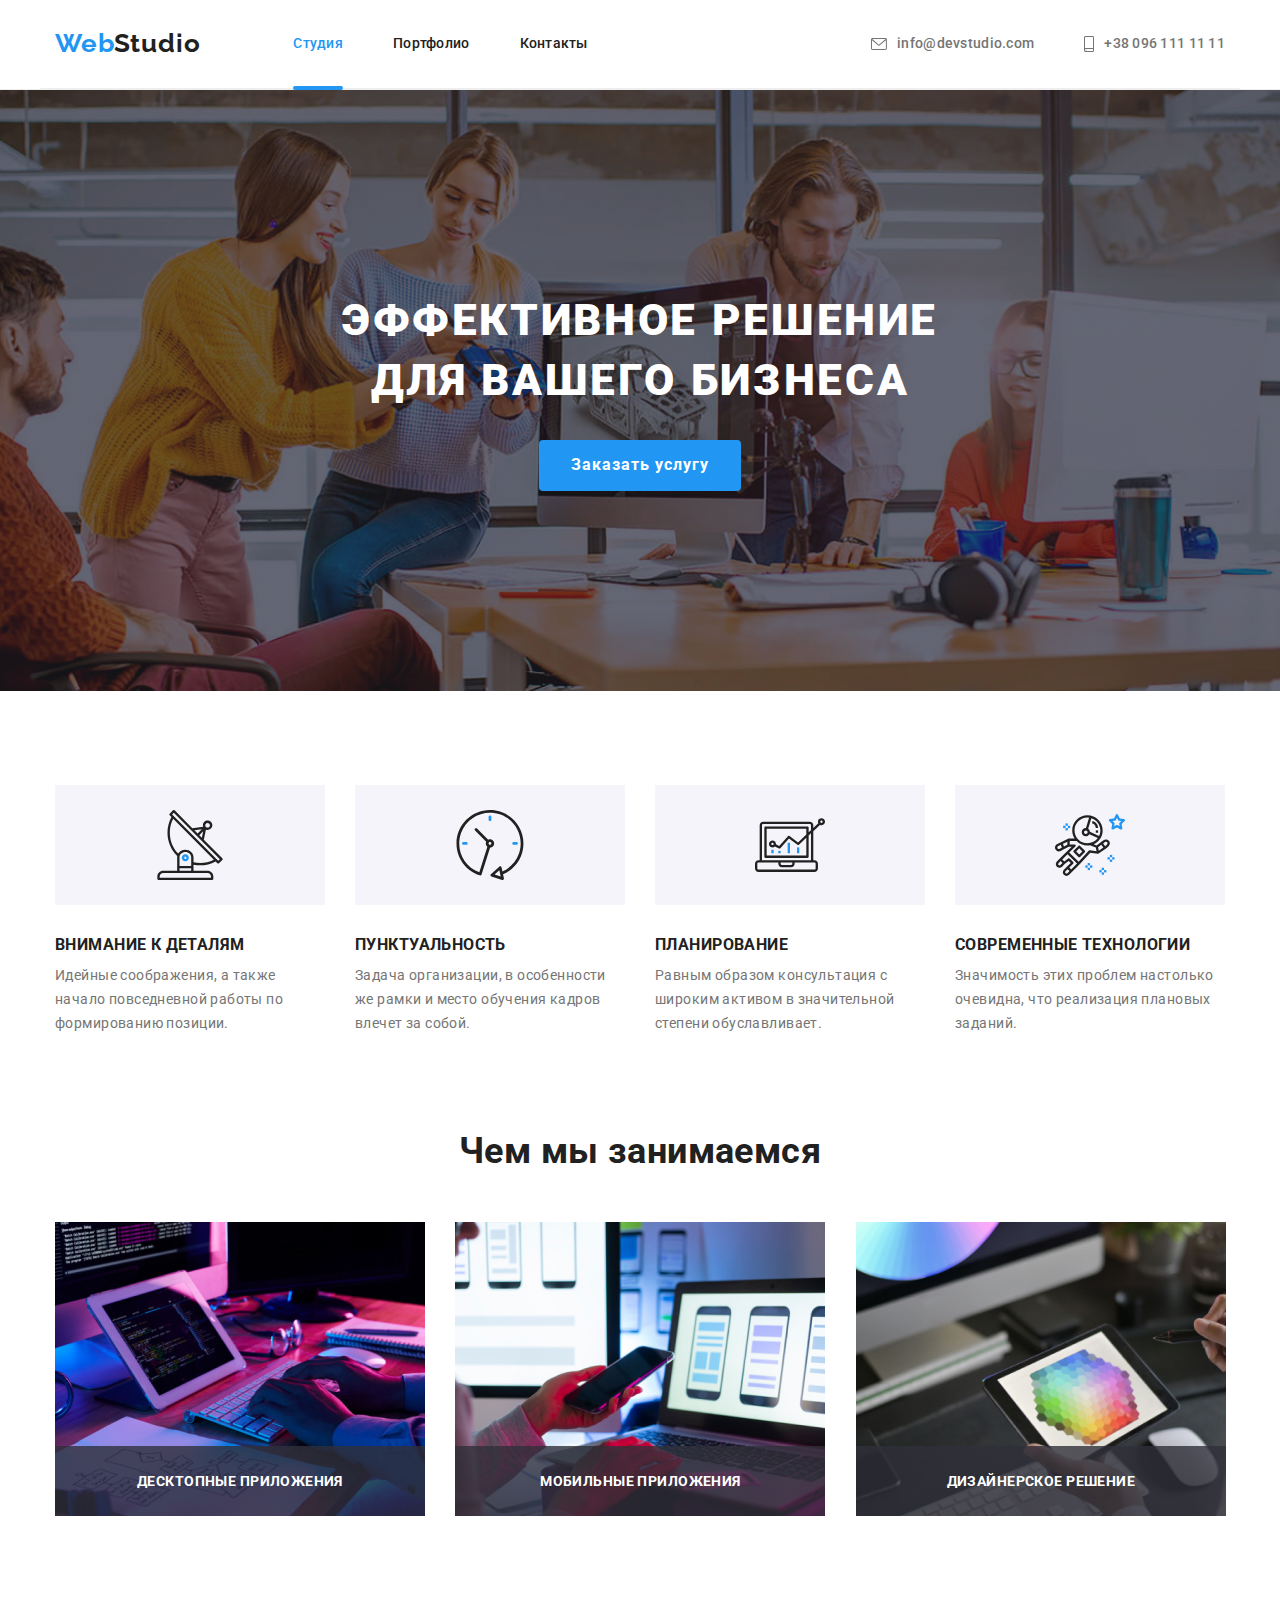
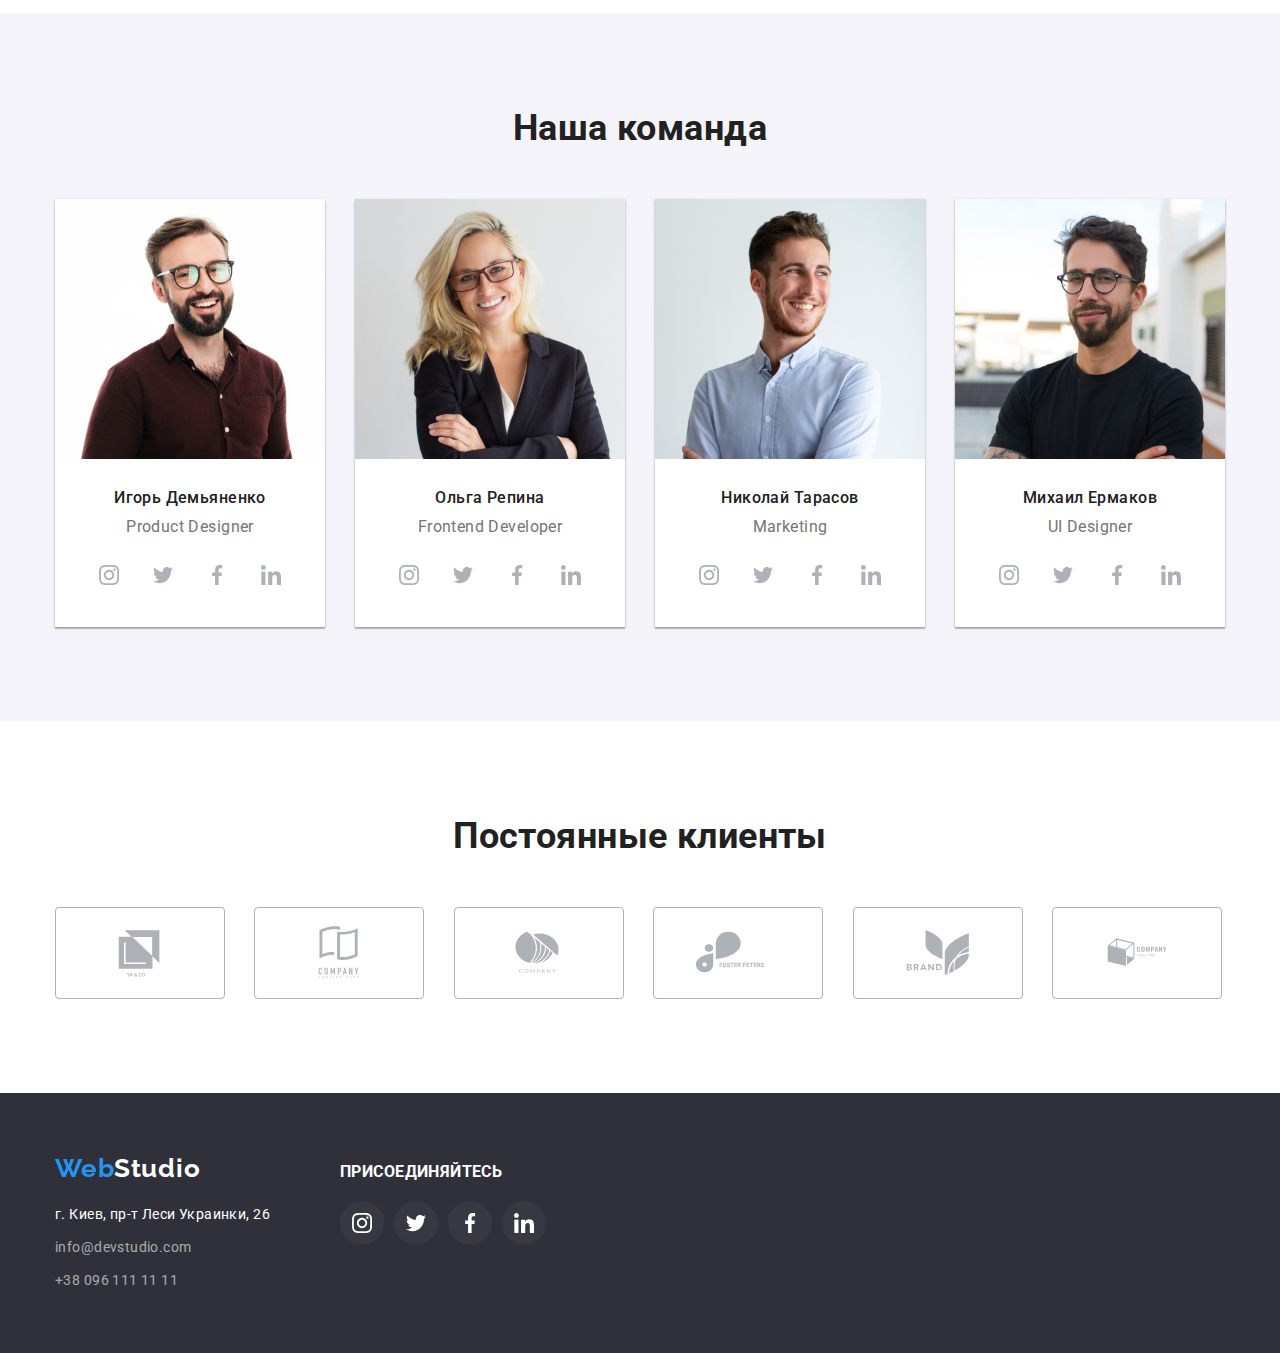
==== index.html @ 9aa8319e "клонувала все з попередньої роботи" ====
<!DOCTYPE html>
<html lang="ru">
    <head>
        <meta charset="UTF-8">
        <meta http-equiv="X-UA-Compatible" content="IE=edge">
        <meta name="viewport" content="width=device-width, initial-scale=1.0">
        <title>homework#5</title>
        <link href="https://fonts.googleapis.com/css2?family=Raleway:wght@700&family=Roboto:wght@400;500;700;900&display=swap"
            rel="stylesheet">
            <link rel="stylesheet" href="https://cdnjs.cloudflare.com/ajax/libs/modern-normalize/1.1.0/modern-normalize.min.css">
            <link rel="stylesheet" href="./css/style.css"/>
    </head>
    <body class="page">
      <!-- Шапка -->
      <header class="header"> 
          <div class="container header">
              <nav class="site-nav">
                  <a class="logo" href="">
                      <span class="logo-accent">Web</span>
                      <span class="logo-black">Studio</span>
                  </a>

                  <ul class="link-list">
                    <li><a id="studio" class="link" href="./index.html">Студия</a></li>
                    <li><a class="link" href="./portfolio.html">Портфолио</a></li>
                    <li><a class="link" href="./index.html">Контакты</a></li>
                </ul>
              </nav>
              <ul class="contact"> 
                  <li><a class="contact-link icon-envelope" href="mailto:info@devstudio.com">
                          <svg class="envelope">
                              <use href="./images/icons.svg#icon-envelope-icon"></use>
                          </svg>
                          info@devstudio.com 
                      </a>
                  </li>
                  <li><a class="contact-link icon-smartphone" href="tel:+380961111111">
                          <svg class="smartphone">
                              <use href="./images/icons.svg#icon-smartphone-icon"></use>
                          </svg>
                          +38 096 111 11 11
                      </a>
                  </li>
              </ul>
          </div>
      </header>
          <!-- Унікальний контент -->
        <main>
            <!-- Герой -->
            <section class="hero">
                <div class="container">
                  <h1 class="hero-title">ЭФФЕКТИВНОЕ РЕШЕНИЕ ДЛЯ ВАШЕГО БИЗНЕСА</h1>
        
                  <button class="button" type="button" data-modal-open>
                    Заказать услугу
                  </button>
                </div>
              </section>
                
                <!-- Футерс -->
                <section class="section features">
                    <div class="container">
                      <h2 class="section-title hidden">Преимущества</h2>
                      <ul class="features-list">
                        <li>
                          <div class="features-icons">
                            <svg width="70px" height="70px">
                              <use href="./images/icons.svg#icon-antenna-icon"></use>
                            </svg>
                          </div>
                          <h3 class="title">ВНИМАНИЕ К ДЕТАЛЯМ</h3>
                          <p>
                            Идейные соображения, а также начало повседневной работы по
                            формированию позиции.
                          </p>
                        </li>
                        <li>
                          <div class="features-icons">
                            <svg width="70px" height="70px">
                              <use href="./images/icons.svg#icon-clock-icon"></use>
                            </svg>
                          </div>
                          <h3 class="title">ПУНКТУАЛЬНОСТЬ</h3>
                          <p>
                            Задача организации, в особенности же рамки и место обучения
                            кадров влечет за собой.
                          </p>
                        </li>
                        <li>
                          <div class="features-icons">
                            <svg width="70px" height="70px">
                              <use href="./images/icons.svg#icon-diagram-icon"></use>
                            </svg>
                          </div>
                          <h3 class="title">ПЛАНИРОВАНИЕ</h3>
                          <p>
                            Равным образом консультация с широким активом в значительной
                            степени обуславливает.
                          </p>
                        </li>
                        <li>
                          <div class="features-icons">
                            <svg width="70px" height="70px">
                              <use href="./images/icons.svg#icon-astronaut-icon"></use>
                            </svg>
                          </div>
                          <h3 class="title">СОВРЕМЕННЫЕ ТЕХНОЛОГИИ</h3>
                          <p>
                            Значимость этих проблем настолько очевидна, что реализация
                            плановых заданий.
                          </p>
                        </li>
                      </ul>
                    </div>
                </section>
            
            <!-- Робота  -->
            
            <section class="section work">
                <div class="container">
                <h2 class="section-title">Чем мы занимаемся</h2>

                
                    <ul class="work-list">
                        <li>
                          <div class="work-box">
                            <img src="./images/box1.jpg" alt="Пише код" width="370">
                            <p class="work-text">ДЕСКТОПНЫЕ ПРИЛОЖЕНИЯ</p>
                          </div>
                        </li>
                        <li>
                          <div class="work-box">
                            <img src="./images/img2.jpg" alt="Сворює інтерфейс" width="370">
                            <p class="work-text">МОБИЛЬНЫЕ ПРИЛОЖЕНИЯ</p>
                          </div>
                        </li>
                        <li>
                          <div class="work-box">
                            <img src="./images/box3.jpg" alt="підбирає колір" width="370">
                            <p class="work-text">ДИЗАЙНЕРСКОЕ РЕШЕНИЕ</p>
                          </div>
                        </li>
                    </ul>
                </div>
            </section>
              <!-- Staff -->
            
            <section class="section-staff">
                <div class="container">
                <h2 class="section-title">Наша команда</h2>
                <ul class="staff-name">
                    <li class="staff-persons">
                                <img src="./images/team1.jpg" alt="Фото працівника" width="270">
                                <div class="staff-box">
                                    <h3 class="name">Игорь Демьяненко</h3>
                                    <p class="position">Product Designer</p>
                                    <ul class="social-team">
                                        <li><a class="person-link" href="">
                                                <svg class="instagram" width="20px" height="20px">
                                                    <use href="./images/icons.svg#icon-instagram-icon"></use>
                                                </svg>
                                            </a>
                                        </li>
                                        <li><a class="person-link" href="">
                                                <svg class="twitter" width="20px" height="20px">
                                                    <use href="./images/icons.svg#icon-twitter-icon"></use>
                                                </svg>
                                            </a>
                                        </li>
                                        <li><a class="person-link" href="">
                                                <svg class="facebook" width="20px" height="20px">
                                                    <use href="./images/icons.svg#icon-facebook-icon"></use>
                                                </svg>
                                            </a>
                                        </li>
                                        <li><a class="person-link" href="">
                                                <svg class="linkedin" width="20px" height="20px">
                                                    <use href="./images/icons.svg#icon-linkedin-icon"></use>
                                                </svg>
                                            </a>
                                        </li>
                                    </ul>
                                </div>
                            </li>
                        <li class="staff-persons">
                            <img src="./images/team2.jpg" alt="Фото працівника" width="270">
                            <div class="staff-box">
                              <h3 class="name">Ольга Репина</h3>
                              <p class="position">Frontend Developer</p>
                              <ul class="social-team">
                                <li>
                                  <a class="person-link" href="">
                                    <svg class="instagram" width="20px" height="20px">
                                      <use href="./images/icons.svg#icon-instagram-icon"></use>
                                    </svg>
                                  </a>
                                </li>
                                <li>
                                  <a class="person-link" href="">
                                    <svg class="twitter" width="20px" height="20px">
                                      <use href="./images/icons.svg#icon-twitter-icon"></use>
                                    </svg>
                                  </a>
                                </li>
                                <li>
                                  <a class="person-link" href="">
                                    <svg class="facebook" width="20px" height="20px">
                                      <use href="./images/icons.svg#icon-facebook-icon"></use>
                                    </svg>
                                  </a>
                                </li>
                                <li>
                                  <a class="person-link" href="">
                                    <svg class="linkedin" width="20px" height="20px">
                                      <use href="./images/icons.svg#icon-linkedin-icon"></use>
                                    </svg>
                                  </a>
                                </li>
                              </ul>
                            </div>
                          </li>
                          <li class="staff-persons">
                            <img src="./images/team3.jpg" alt="Фото працівника" width="270">
                    
                            <div class="staff-box">
                              <h3 class="name">Николай Тарасов</h3>
                              <p class="position">Marketing</p>
                              <ul class="social-team">
                                <li>
                                  <a class="person-link" href="">
                                    <svg class="instagram" width="20px" height="20px">
                                      <use href="./images/icons.svg#icon-instagram-icon"></use>
                                    </svg>
                                  </a>
                                </li>
                                <li>
                                  <a class="person-link" href="">
                                    <svg class="twitter" width="20px" height="20px">
                                      <use href="./images/icons.svg#icon-twitter-icon"></use>
                                    </svg>
                                  </a>
                                </li>
                                <li>
                                  <a class="person-link" href="">
                                    <svg class="facebook" width="20px" height="20px">
                                      <use href="./images/icons.svg#icon-facebook-icon"></use>
                                    </svg>
                                  </a>
                                </li>
                                <li>
                                  <a class="person-link" href="">
                                    <svg class="linkedin" width="20px" height="20px">
                                      <use href="./images/icons.svg#icon-linkedin-icon"></use>
                                    </svg>
                                  </a>
                                </li>
                              </ul>
                            </div>
                          </li>
                          <li class="staff-persons">
                            <img src="./images/team4.jpg" alt="Фото працівника" width="270">
                        
                            <div class="staff-box">
                              <h3 class="name">Михаил Ермаков</h3>
                              <p class="position">UI Designer</p>
                              <ul class="social-team">
                                <li>
                                  <a class="person-link" href="">
                                    <svg class="instagram" width="20px" height="20px">
                                      <use href="./images/icons.svg#icon-instagram-icon"></use>
                                    </svg>
                                  </a>
                                </li>
                                <li>
                                  <a class="person-link" href="">
                                    <svg class="twitter" width="20px" height="20px">
                                      <use href="./images/icons.svg#icon-twitter-icon"></use>
                                    </svg>
                                  </a>
                                </li>
                                <li>
                                  <a class="person-link" href="">
                                    <svg class="facebook" width="20px" height="20px">
                                      <use href="./images/icons.svg#icon-facebook-icon"></use>
                                    </svg>
                                  </a>
                                </li>
                                <li>
                                  <a class="person-link" href="">
                                    <svg class="linkedin" width="20px" height="20px">
                                      <use href="./images/icons.svg#icon-linkedin-icon"></use>
                                    </svg>
                                  </a>
                                </li>
                              </ul>
                            </div>
                          </li>
                        </ul>
                      </div>
                    </section>
              <!-- Постійні клієнти -->
    <section class="section clients">
    <div class="container">
      <h2 class="section-title">Постоянные клиенты</h2>
      <ul class="clients-icons">
        <li>
          <a class="client-link" href="" rel="noopener noreferrer">
            <svg class="logo" width="106px" height="60px">
              <use href="./images/icons.svg#icon-Logo-client1"></use>
            </svg>
          </a>
        </li>
        <li>
          <a class="client-link" href="" rel="noopener noreferrer">
            <svg class="logo" width="106px" height="60px">
              <use href="./images/icons.svg#icon-Logo-client2"></use>
            </svg>
          </a>
        </li>
        <li>
          <a class="client-link" href="" rel="noopener noreferrer">
            <svg class="logo" width="106px" height="60px">
              <use href="./images/icons.svg#icon-Logo-client3"></use>
            </svg>
          </a>
        </li>
        <li>
          <a class="client-link" href="" rel="noopener noreferrer">
            <svg class="logo" width="106px" height="60px">
              <use href="./images/icons.svg#icon-Logo-client4"></use>
            </svg>
          </a>
        </li>
        <li>
          <a class="client-link" href="" rel="noopener noreferrer">
            <svg class="logo" width="106px" height="60px">
              <use href="./images/icons.svg#icon-Logo-client5"></use>
            </svg>
          </a>
        </li>
        <li>
          <a class="client-link" href="" rel="noopener noreferrer">
            <svg class="logo" width="106px" height="60px">
              <use href="./images/icons.svg#icon-Logo-client6"></use>
            </svg>
          </a>
        </li>
      </ul>
    </div>
  </section>
</main>
        <!-- Підвал -->
        <footer class="page-footer">
            <div class="container footer">
                <div class="address-footer">
                    <a class="logo-footer" href="">
                        <span class="logo-accent">Web</span>
                        <span class="logo-white">Studio</span>
                    </a>
                    
                    <address>
                        <ul class="adress-list">
                            <li><a  class="text-info" href="" rel="noopener noreferrer" target="_blank">г. Киев, пр-т Леси Украинки, 26</a></li>
                            <li>
                                <a class="info" href="mailto:info@devstudio.com">info@devstudio.com</a>
                            </li>
                            <li>
                                <a class="info" href="tel:+380961111111">+38 096 111 11 11</a>
                            </li>
                        </ul>
                    </address>
                </div>

                <div class="social-footer">
                    <h3 class="title">ПРИСОЕДИНЯЙТЕСЬ</h3>
                    <ul class="social-links">
                        <li><a class="link-icon" href="">
                                <svg class="instagram-footer" width="20px" height="20px">
                                    <use href="./images/icons.svg#icon-instagram-icon"></use>
                                </svg>
                            </a></li>
                        <li><a class="link-icon" href="">
                                <svg class="twitter-footer" width="20px" height="20px">
                                    <use href="./images/icons.svg#icon-twitter-icon"></use>
                                </svg>
                            </a>
                        </li>
                        <li><a class="link-icon" href="">
                                <svg class="facebook-footer" width="20px" height="20px">
                                    <use href="./images/icons.svg#icon-facebook-icon"></use>
                                </svg>
                            </a>
                        </li>
                        <li><a class="link-icon" href="">
                                <svg class="linkedin-footer" width="20px" height="20px">
                                    <use href="./images/icons.svg#icon-linkedin-icon"></use>
                                </svg>
                            </a>
                        </li>
                    </ul>
                </div>

            </div>
        </footer>
                  <!-- Modal window -->
                  <div class="backdrop is-hidden" data-modal>
                <div class="modal">
                    <button class="button-close" data-modal-close>
                        <svg width="30px" height="30px">
                            <use href="./images/icons.svg#icon-close"></use>
                        </svg>
                    </button>
                </div>
            </div>
            <script src="./js/modal.js"></script>
        </body>
    </html>
    </body>
</html>
---- css/style.css ----
/* основной цвет background: #212121; --title-text-color */

/* неактивные контакты, абзац и вторичный  background: #757575; --primari-text-color */

/* основной фон страницы background: #FFFFFF; --primari-white-color */

/* акцент background: #2196F3;--accent-color */
/* ховер героя backgraund: #188CE8; --hover-button */

/* фон шапки bgrcolor: #ececec; --header-bgrcolor */
/* фон героя и футер background: #2F303A; --hero-bgrcolor */
/* фон команда background: #F5F4FA; --staff-bdrcolor */

/* контакты в футере background: #FFFFFF99;   rgba(0, 0, 0, 0.6); --contact-footer */
/* bg-icon-footer: #ffffff0a; rgba(255, 255, 255, 0.1); --bg-icon-footer */
/* Border: #eeeeee; --border-box */
/* Bg-icon: #afb1b8; --bg-icon */
:root {
  --title-text-color: #212121;
  --primari-text-color: #757575;
  --primari-white-color: #ffffff;
  --accent-color: #2196f3;
  --header-bgrcolor: #ececec;
  --hero-bgrcolor: #2f303a;
  --staff-bdrcolor: #f5f4fa;
  --contact-footer: #ffffff99;
  --bg-icon-footer: #ffffff0a;
  --hover-button: #188ce8;
  --border-box: #eeeeee;
  --bg-icon: #afb1b8;
  --bg-overflay: #2196f3e5;
  --timing-function: cubic-bezier(0.4, 0, 0.2, 1);
  --accent-color-icon: #ffffff; /*Цвет акцента соц сетей */
  /*--- Переменные анимации---*/
  --transition-duration: 250ms;
  --transition-timing-function: cubic-bezier(0.4, 0, 0.2, 1);
}

.page {
  background-color: var(--primari-white-color);
  color: var(--primari-text-color);

  font-family: Roboto, sans-serif;
  font-weight: 400;
  font-size: 14px;
  line-height: 1.17;
  letter-spacing: 0.03em;
}

ul {
  list-style: none;
  padding-left: 0px;
  margin-top: 0px;
  margin-bottom: 0px;
}
p {
  margin-top: 0px;
  margin-bottom: 0px;
}
img {
  display: block;
}

/* Header */
.header {
  border-bottom: 1px solid var(--border-box);
}
.container {
  width: 1200px;
  padding-left: 15px;
  padding-right: 15px;
  margin-left: auto;
  margin-right: auto;
}
/* Site-nav */
.logo-accent {
  margin-right: -4px;
  color: var(--accent-color);
}
.logo-black {
  color: var(--title-text-color);
}
.logo-white {
  color: var(--primari-white-color);
}

.logo-accent,
.logo-black,
.logo-white {
  font-family: Raleway, sans-serif;
  font-weight: 700;
  font-size: 26px;
  line-height: 1.17;
  letter-spacing: 0.03em;
}
.logo {
  display: inline-block;
}
.container.header {
  display: flex;
  align-items: center;
}
.site-nav {
  display: flex;
  align-items: center;
}
.link-list,
.contact {
  display: flex;
  margin: 0px;
  padding: 0px;
}
.link-list {
  margin-left: 93px;
}
.link-list .link,
.contact .contact-link {
  display: inline-flex;
  padding-top: 32px;
  padding-bottom: 32px;
}
/* / .site-nav .link { 
  color: var(--title-text-color);
}

.site-nav .link:hover,
.site-nav .link:focus {
  color: var(--accent-color);
}   */
.link-list .link {
  color: var(--title-text-color);

  transition: color 250ms var(--timing-function);
}
.link-list li + li {
  margin-left: 50px;
}
.link-list .link:hover,
.link-list .link:focus {
  color: var(--accent-color);
}
.link {
  position: relative;
}
.link::after {
  content: "";

  position: absolute;
  left: 0px;
  bottom: -2px;
  border-radius: 2px;
  display: block;
  width: 100%;
  height: 4px;
  background-color: var(--accent-color);
  opacity: 0;
}

#studio {
  color: var(--accent-color);
}
#studio::after {
  opacity: 1;
}
#portfolio {
  color: var(--accent-color);
}
#portfolio::after {
  opacity: 1;
}

/* Contact */

.site-nav,
.contact {
  font-weight: 500;
  font-size: 14px;
  line-height: 1.7;
  letter-spacing: 0.02em;
}
.contact-link {
  display: inline-flex;
  align-items: center;
  color: var(--primari-text-color);
  transition-property: fill, color;
    transition-duration: var(--transition-duration);
    transition-timing-function: var(--transition-timing-function);
}
.contact li + li {
  margin-left: 50px;
}
.contact {
  margin-left: auto;
}
.contact .contact-link:hover,
.contact .contact-link:focus {
  color: var(--accent-color);
}

.envelope {
  width: 16px;
  height: 12px;
  margin-right: 10px;
  fill: var(--primari-text-color);
  transition-property: fill;
  transition-duration: var(--transition-duration);
  transition-timing-function: var(--transition-timing-function);
}
.icon-envelope:hover .envelope,
.icon-envelope:focus .envelope {
  fill: var(--accent-color);
}

.smartphone {
  width: 10px;
  height: 16px;
  margin-right: 10px;
  fill: var(--primari-text-color);
  transition-property: fill;
  transition-duration: var(--transition-duration);
  transition-timing-function: var(--transition-timing-function);
}
.icon-smartphone:hover .smartphone,
.icon-smartphone:focus .smartphone {
  fill: var(--accent-color);
}
a {
  text-decoration: none;
}

/* Hero */
.hero {
  padding-top: 200px;
  padding-bottom: 200px;
  text-align: center;
  margin-left: auto;
  margin-right: auto;
  max-width: 1600px;
  background-image: linear-gradient(
      to right,
      rgba(47, 48, 58, 0.4),
      rgba(47, 48, 58, 0.4)
    ),
    url(../images/hero-icon.jpg);
  background-color: var(--hero-bgrcolor);
  background-position: center;
  background-size: cover;
  background-repeat: no-repeat;
}

.hero-title {
  color: var(--primari-white-color);
  font-weight: 900;
  font-size: 44px;
  line-height: 1.37;
  letter-spacing: 0.06em;
  width: 696px;
  margin: 0px auto 30px auto;
}

/* Section */
.work-list {
  padding-left: 0px;
}

h2 {
  font-weight: 700;
  font-size: 36px;
  text-align: center;
}

/* Features */
.section.features,
.section-project {
  padding-top: 94px;
  padding-bottom: 94px;
  
}
.section-title {
  color: var(--title-text-color);
  margin-top: 0px;
  margin-bottom: 50px;
  text-align: center;
}
.section-title.hidden {
  position: absolute;
  width: 1px;
  height: 1px;
  margin: -1px;
  border: 0;
  padding: 0;
  white-space: nowrap;
  clip-path: inset(100%);
  clip: rect(0 0 0 0);
  overflow: hidden;
}
.features-list {
  display: flex;
  margin-top: 0px;
}
.features-list li {
  width: 270px;
}
.features-list li:not(:nth-last-child(1)) {
  margin-right: 30px;
}
.features-list .title {
  color: var(--title-text-color);
  font-weight: 700;
  margin-top: 0px;
  margin-bottom: 10px;
}
.features-list p {
  line-height: 1.71;
}

.features-icons {
  display: inline-flex;
  justify-content: center;
  align-items: center;
  width: 270px;
  height: 120px;
  margin-bottom: 30px;
  border: none;
  background-color: var(--staff-bdrcolor);
}

/* Work */
.section.work {
  padding-bottom: 94px;
}
.work-list li {
  display: inline-block;
  margin-right: -3px;
}
.work-list li + li {
  margin-left: 30px;
}
.work-box {
    position: relative;
  }
  .work-text {
    position: absolute;
    bottom: 0;
    display: flex;
    justify-content: center;
    align-items: center;
    width: 100%;
    height: 70px;
  
    font-weight: 700;
    color: var(--primari-white-color);
    background: #2f303acc;
  }

/* Staff */
.section-staff {
  padding-top: 94px;
  padding-bottom: 94px;
  background-color: var(--staff-bdrcolor);
}
.staff-name {
  display: flex;
  padding-left: 0px;
  margin-top: 0px;
  margin-bottom: 0px;
  
}
.staff-persons {
  background-color: var(--primari-white-color);
  box-shadow: 0px 1px 3px #00000033, 0px 1px 1px #00000024,
    0px 2px 1px #0000001f;
}
.staff-persons:not(:first-child) {
  margin-left: 30px;
}
.staff-box {
  padding: 30px 32px;
}
.staff-box .name {
  color: var(--title-text-color);
  font-weight: 500;
  font-size: 16px;
  margin-top: 0px;
  margin-bottom: 10px;
  text-align: center;
}
.staff-name .position {
  font-size: 16px;
  text-align: center;
  margin-bottom: 16px;
}

.social-team {
  display: inline-flex;
  justify-content: center;
}
.social-team li + li {
  margin-left: 10px;
}
.person-link {
  display: inline-flex;
  justify-content: center;
  align-items: center;
  width: 44px;
  height: 44px;
  background-color: var(--primari-white-color);
  border-radius: 50%;
  fill: var(--bg-icon);
    transition-property: background-color, fill;
    transition-duration: var(--transition-duration);
    transition-timing-function: var(--transition-timing-function); 
}
.person-link:hover,
.person-link:focus {
  background-color: var(--accent-color);
}

.instagram,
.twitter,
.facebook,
.linkedin {
  fill: var(--bg-icon);
}
.person-link:hover .instagram,
.person-link:focus .instagram,
.person-link:hover .twitter,
.person-link:focus .twitter,
.person-link:hover .facebook,
.person-link:focus .facebook,
.person-link:hover .linkedin,
.person-link:focus .linkedin,
.person-link:focus .icon-linkedin-icon {
  fill: var(--primari-white-color);
}

/* Clients */
.section.clients {
  padding: 94px 0px;
}
.clients-icons li + li {
  margin-left: 30px;
}
.clients-icons li {
  display: inline-flex;
}
.client-link {
  display: flex;
  justify-content: center;
  align-items: center;
  width: 170px;
  height: 92px;
  border: 1px solid var(--bg-icon);
  margin-right: -4px;
  border-radius: 4px;
  fill: var(--bg-icon);
    transition-property: border-color, fill;
    transition-duration: var(--transition-duration);
    transition-timing-function: var(--transition-timing-function);
}
/* .clients-icons:hover .client-link.one,
.clients-icons:focus .client-link.one {
  border: 1px solid var(--accent-color);
} */
.client-link:hover,
.client-link:focus {
  border: 1px solid var(--accent-color);
}
.logo {
  fill: var(--bg-icon);
}
.client-link:hover .logo,
.client-link:focus .logo {
  fill: var(--accent-color);
}

/* Footer */

.page-footer {
  padding-top: 60px;
  padding-bottom: 60px;

  background-color: var(--hero-bgrcolor);
}
.container.footer {
  display: flex;
  align-items: baseline;
}
.logo-footer {
  display: block;
  margin-bottom: 20px;
}
.adress-list {
  padding-left: 0px;
}
.adress-list li + li {
  margin-top: 9px;
}
.adress-list .text-info {
  color: var(--primari-white-color);
  font-style: normal;
  line-height: 1.71;
}
.adress-list .info {
  color: var(--contact-footer);
  font-style: normal;
  line-height: 1.71;
}
.adress-list .info:hover,
.adress-list .info:focus {
  color: var(--accent-color);
}

.social-footer .title {
  color: var(--primari-white-color);
  font-weight: 700;
  margin-top: 0px;
  margin-bottom: 20px;
}
.social-footer {
  margin-left: 70px;
}
.social-links {
  display: inline-flex;
  justify-content: center;
}
.social-links li + li {
  margin-left: 10px;
}
.link-icon {
  display: inline-flex;
  justify-content: center;
  align-items: center;
  width: 44px;
  height: 44px;
  background-color: var(--bg-icon-footer);
  border-radius: 50%;
    fill: var(--accent-color-icon);
  transition-property: background-color;
  transition-duration: var(--transition-duration);
  transition-timing-function: var(--transition-timing-function); 
}

.instagram-footer,
.twitter-footer,
.facebook-footer,
.linkedin-footer {
  fill: var(--primari-white-color);
}

.link-icon:hover,
.link-icon:focus {
  background-color: var(--accent-color);
}
/* .social-links:focus .footer-icons {
  background-color: var(--accent-color);
} */
/* Button */
.button {
  font-family: inherit;
    font-weight: 700;
    font-size: 16px;
    line-height: 1.9;
    align-items: center;
    text-align: center;
    letter-spacing: 0.06em;
    background-color: var(--accent-color);
    color: var(--primari-white-color);
    min-width: 200px;
    border-radius: 4px;
    padding: 10px 32px;
    border: 0px;
}
.button:hover,
.button:focus {
  background-color: var(--hover-button);
}

.buttons {
font-family: inherit; /*Наследование шрифта через родителя */
font-weight: 500;
font-size: 16px;
line-height: 1.6;
text-align: center;
letter-spacing: 0.03em;
background-color: var(--staff-bdrcolor);
padding: 6px 22px;
border-radius: 4px;
border: 0px;
cursor: pointer;
transition-property: background-color, color, box-shadow;
transition-duration: var(--transition-duration);
transition-timing-function: var(--transition-timing-function);
}
.buttons:hover,
.buttons:focus {
  color: var(--primari-white-color);
  background-color: var(--accent-color);
   box-shadow: 0px 2px 2px 0px #0000001f, 0px 1px 2px 0px #00000014,
    0px 3px 1px 0px #0000001a;  
}

/* PORTFOLIO */
/* Filter */

.filter {
  width: 611px;
  height: 54px;
  margin: 94px auto 34px;
}
.project {
  margin-bottom: 94px;
}
.buttons-filter {
  margin: 0px auto 50px;
  display: flex;
  justify-content: center;
}
.buttons-filter li + li {
  margin-left: 8px;
}
/* Project */
.text-box {
  padding: 20px 24px;
  border-right: 1px solid var(--border-box);
  border-bottom: 1px solid var(--border-box);
  border-left: 1px solid var(--border-box);
}
.project-name {
  color: var(--title-text-color);
  font-weight: 700;
  font-size: 18px;
  line-height: 2;
  vertical-align: top;
  text-align: left;
  letter-spacing: 0.06em;
  margin-top: 0px;
  margin-bottom: 4px;
}

.project-direction {
  font-size: 16px;
  line-height: 1.88;
  text-align: left;
  vertical-align: top;
  letter-spacing: 0.03em;

  color: var(--primari-text-color);
}

.project-list {
  display: flex;
  flex-wrap: wrap;
}

.project-list li:not(:nth-of-type(3n)) {
  margin-right: 30px;
}
.project-list li:not(:nth-last-child(-n + 3)) {
  margin-bottom: 30px;
}
.project-link {
  display: block;
  box-shadow: none;
  transition: box-shadow 250ms var(--timing-function);
}
.project-link:hover,
.project-link:focus {
  box-shadow: 1px 4px 6px 0px #00000029, 0px 4px 4px 0px #0000000f,
    0px 1px 1px 0px #0000001f;
}
/* Overflay */
.project-description {
  position: relative;
  overflow: hidden;
}
.project-description::before {
  content: "";
  position: absolute;
  width: 100%;
  height: 100%;

  transform: translateY(100%);
  transition: transform 250ms var(--timing-function);

  background-color: var(--bg-overflay);
}
.project-link:hover .project-description::before,
.project-link:focus .project-description::before {
  transform: translateY(0);
}
.description {
  position: absolute;
  top: 50%;
  left: 50%;
  transform: translate(-50%, 100%);
  transition: transform 250ms var(--timing-function);

  width: 322px;
  font-size: 18px;
  line-height: 1.56em;
  color: var(--primari-white-color);
}
.project-link:hover .description,
.project-link:focus .description {
  transform: translate(-50%, -50%);
}

/* Modal window */
.backdrop {
  position: fixed;
  top: 0;
  left: 0;
  width: 100%;
  height: 100%;

  background-color: #000000a0;
  opacity: 1;
  transition: opacity 250ms var(--timing-function);
}
.backdrop.is-hidden {
  opacity: 0;
  pointer-events: none;
}
.backdrop.is-hidden .modal {
  transform: translate(-50%, -50%) scale(1.1);
}
.modal {
  position: absolute;
  top: 50%;
  left: 50%;
  transform: translate(-50%, -50%) scale(1);
  transition: transform 250ms var(--timing-function),
    scale 250ms var(--timing-function);

  width: 528px;
  height: 581px;

  background-color: #fff;
}
.button-close {
  position: absolute;
  top: 0;
  right: 0;
  width: 30px;
  height: 30px;
  margin-top: 8px;
  margin-right: 8px;
  border: none;
  background-color: #ffffff00;

  
}
.button-close svg {
  position: absolute;
  bottom: 0;
  left: 0;
  cursor: pointer; 
}
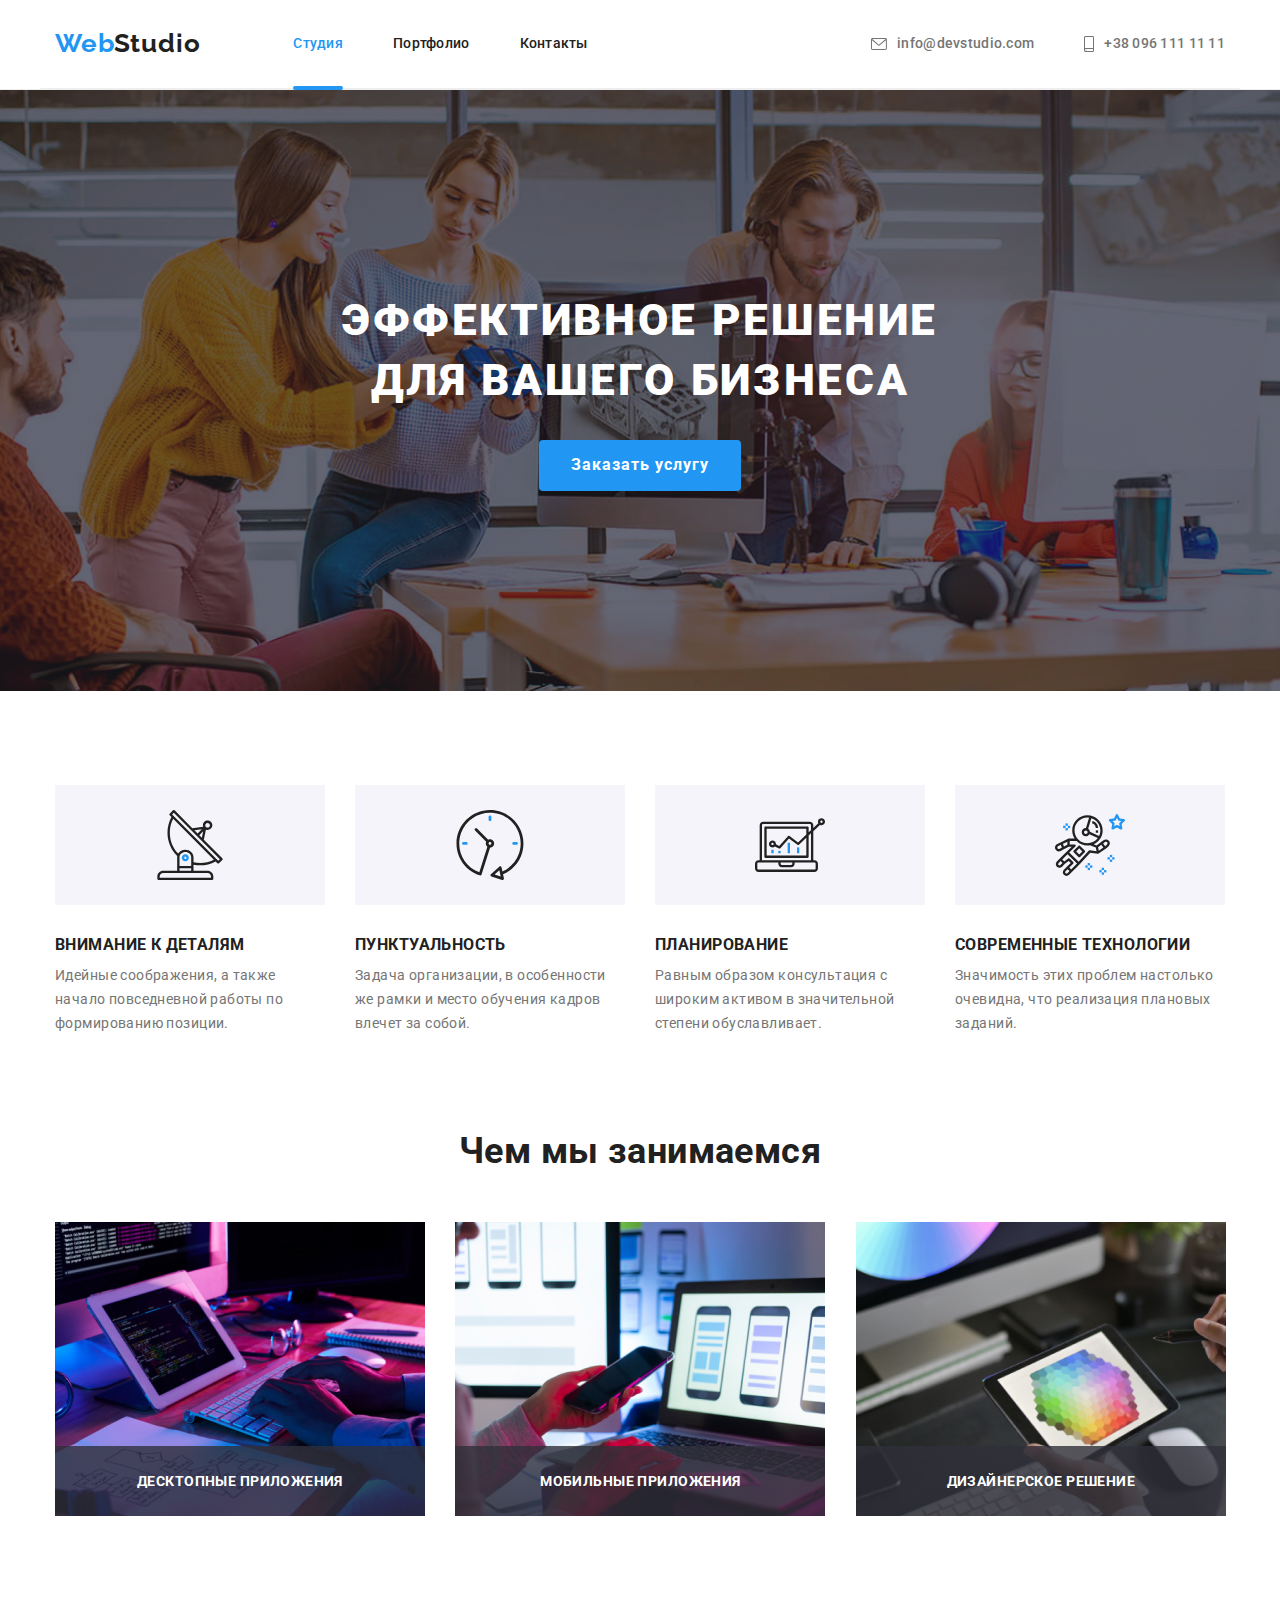
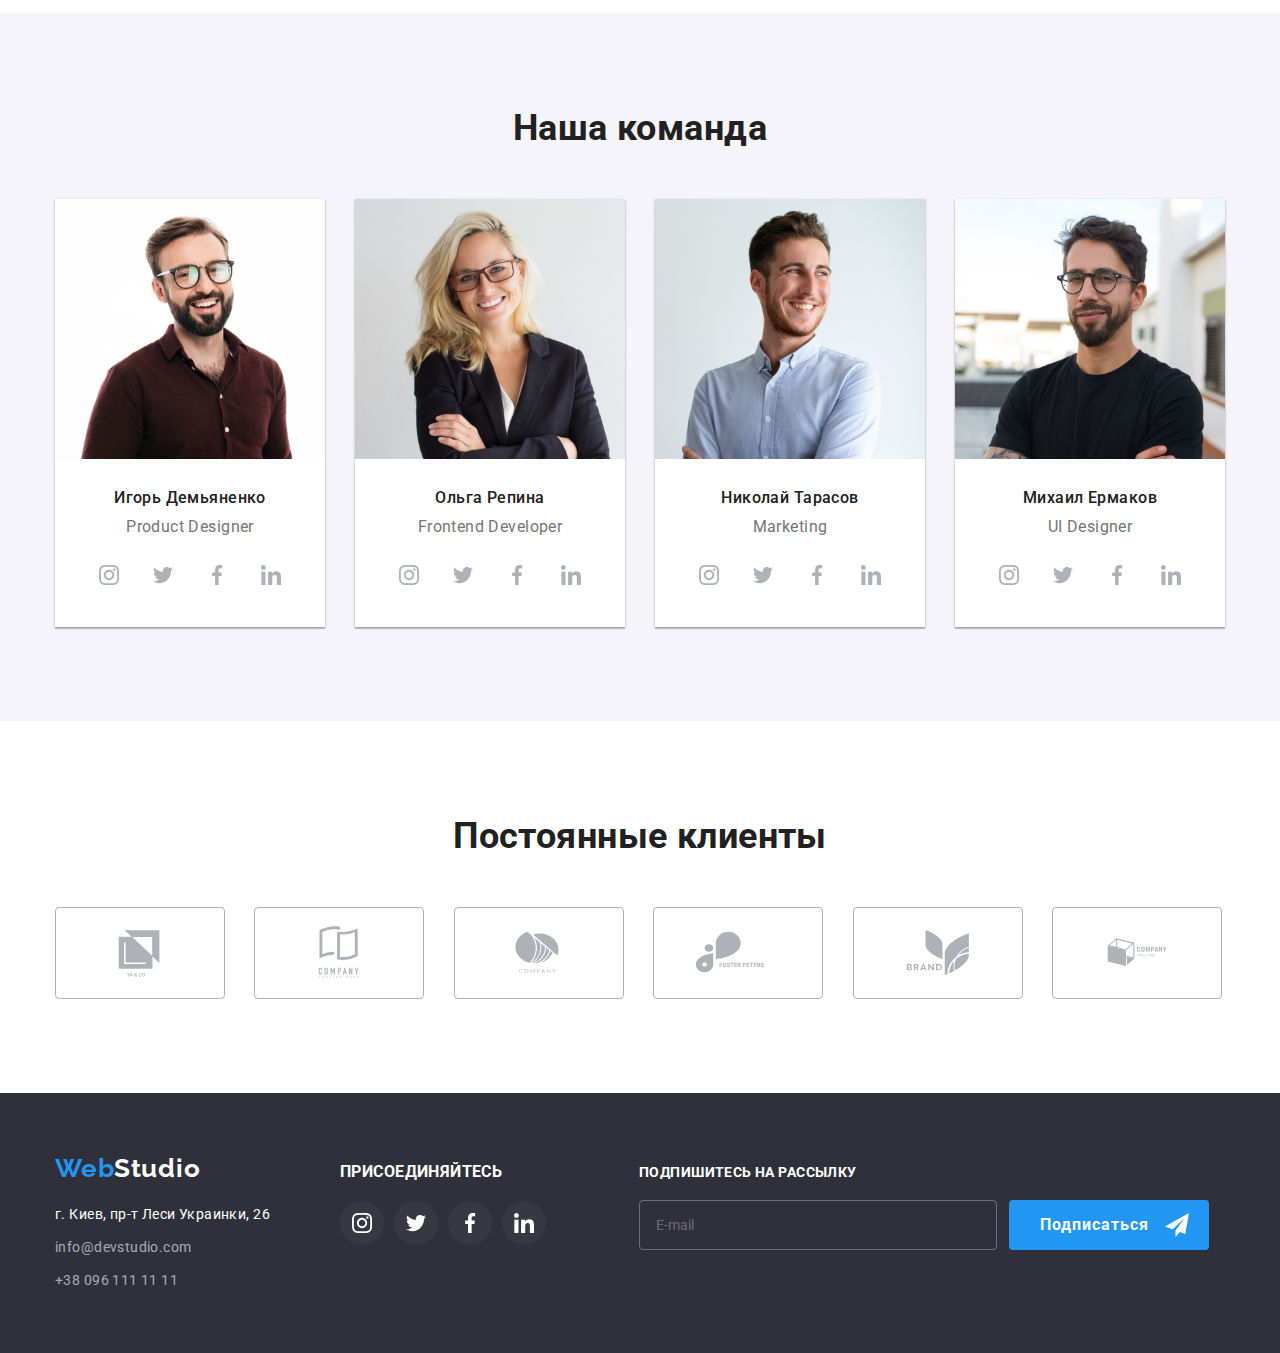
==== commit 648ed375: "завершила роботу" ====
--- a/index.html
+++ b/index.html
@@ -4,7 +4,7 @@
         <meta charset="UTF-8">
         <meta http-equiv="X-UA-Compatible" content="IE=edge">
         <meta name="viewport" content="width=device-width, initial-scale=1.0">
-        <title>homework#5</title>
+        <title>homework#6</title>
         <link href="https://fonts.googleapis.com/css2?family=Raleway:wght@700&family=Roboto:wght@400;500;700;900&display=swap"
             rel="stylesheet">
             <link rel="stylesheet" href="https://cdnjs.cloudflare.com/ajax/libs/modern-normalize/1.1.0/modern-normalize.min.css">
@@ -399,19 +399,79 @@
                         </li>
                     </ul>
                 </div>
-
+                <form class="subscribe">
+                  <p class="title">ПОДПИШИТЕСЬ НА РАССЫЛКУ</p>
+                  <div class="subscribe-field" role="group">
+                    <input
+                      class="subscribe-email"
+                      type="email"
+                      name="subscribe"
+                      placeholder="E-mail"
+                    />
+                    <button class="send" type="submit">
+                      <span class="send-text">Подписаться</span>
+                      <svg class="send-icon" width="24px" height="24px">
+                        <use href="./images/icons.svg#icon-send"></use>
+                      </svg>
+                    </button>
+                  </div>
+                </form>
             </div>
         </footer>
                   <!-- Modal window -->
                   <div class="backdrop is-hidden" data-modal>
-                <div class="modal">
-                    <button class="button-close" data-modal-close>
-                        <svg width="30px" height="30px">
-                            <use href="./images/icons.svg#icon-close"></use>
-                        </svg>
+                          <div class="modal">
+                            <button class="button-close" data-modal-close>
+                              <svg width="18px" height="18px">
+                                <use href="./images/icons.svg#icon-close-black"></use>
+                              </svg>
                     </button>
+                  <form class="form-modal">
+                    <h2 class="title-modal">Оставьте свои данные, мы вам перезвоним</h2>
+                    <label class="form-label">
+                      <input class="form-input" type="text" name="name" />
+                      <span class="form-text">Имя</span>
+                      <svg class="icon-modal" width="18px" height="18px">
+                        <use href="./images/icons.svg#icon-person"></use>
+                      </svg>
+                    </label>
+                    <label class="form-label">
+                      <input class="form-input" type="tel" name="tel" />
+                      <span class="form-text">Телефон</span>
+                      <svg class="icon-modal" width="18px" height="18px">
+                        <use href="./images/icons.svg#icon-phone"></use>
+                      </svg>
+                    </label>
+                    <label class="form-label">
+                      <input class="form-input" type="email" name="email" />
+                      <span class="form-text">Почта</span>
+                      <svg class="icon-modal" width="18px" height="18px">
+                        <use href="./images/icons.svg#icon-email"></use>
+                      </svg>
+                    </label>
+                    <label class="comment-label">
+                      <span class="form-text">Коментарий</span>
+                      <textarea
+                        class="form-comment"
+                        name="comment"
+                        placeholder="Введите текст"
+                      ></textarea>
+                    </label>
+                    <label class="checkbox-label">
+                      <input
+                        class="checkbox-input"
+                        type="checkbox"
+                        name="agreement"
+                        checked
+                      />
+                      <span class="checkbox-agreement"></span>
+                      Соглашаюсь с рассылкой и принимаю
+                      <a class="checkbox-condition" href="">Условия договора</a>
+                    </label>
+          
+                    <button class="form-button" type="submit">Отправить</button>
+                  </form>
                 </div>
-            </div>
             <script src="./js/modal.js"></script>
         </body>
     </html>
--- a/css/style.css
+++ b/css/style.css
@@ -34,6 +34,10 @@
   /*--- Переменные анимации---*/
   --transition-duration: 250ms;
   --transition-timing-function: cubic-bezier(0.4, 0, 0.2, 1);
+  --form-color: #75757580;
+  --modal__input--br: #21212133;
+  --br-email-footer: #ffffff4d;
+  --timing-function: cubic-bezier(0.4, 0, 0.2, 1);
 }
 
 .page {
@@ -596,10 +600,96 @@
 .buttons:focus {
   color: var(--primari-white-color);
   background-color: var(--accent-color);
-   box-shadow: 0px 2px 2px 0px #0000001f, 0px 1px 2px 0px #00000014,
+    box-shadow: 0px 2px 2px 0px #0000001f, 0px 1px 2px 0px #00000014,
     0px 3px 1px 0px #0000001a;  
 }
 
+/* Subscribe-footer */
+.subscribe {
+  display: block;
+  width: 570px;
+  height: 86px;
+  margin-left: 93px;
+}
+.subscribe .title {
+  margin-bottom: 20px;
+
+  color: var(--primari-white-color);
+  font-weight: 700;
+}
+.subscribe-field {
+  display: inline-flex;
+}
+.subscribe-label {
+  display: inline-flex;
+}
+.subscribe-email {
+  width: 358px;
+  height: 50px;
+  padding-left: 16px;
+
+  color: var(--br-email-footer);
+  border: 1px solid var(--br-email-footer);
+  background-color: transparent;
+  border-radius: 4px;
+  transition: border 250ms var(--timing-function),
+    color 250ms var(--timing-function);
+}
+.subscribe-email:focus {
+  outline: none;
+  color: var(--primari-white-color);
+  border: 1px solid var(--accent-color);
+}
+.subscribe-email:-webkit-autofill {
+  border: 1px solid var(--br-email-footer);
+  -webkit-text-fill-color: var(--br-email-footer);
+  -webkit-box-shadow: 0 0 0px 1000px #212121 inset;
+  transition: background-color 5000s ease-in-out 0s;
+}
+.subscribe-email:-webkit-autofill:focus {
+  border: 1px solid var(--accent-color);
+  -webkit-text-fill-color: var(--primari-white-color);
+  caret-color: var(--primari-white-color);
+}
+.subscribe-email::placeholder {
+  color: var(--br-email-footer);
+  transition: color 250ms var(--timing-function);
+}
+.subscribe-email:focus::placeholder {
+  color: var(--accent-color);
+}
+.send {
+  position: relative;
+  width: 200px;
+  height: 50px;
+  margin-left: 12px;
+  background-color: var(--accent-color);
+  border: 2px solid transparent;
+  border-radius: 4px;
+  transition: border 250ms var(--timing-function);
+}
+.send:focus {
+  outline: none;
+  border: 2px solid var(--br-email-footer);
+}
+.send-text {
+  position: absolute;
+  top: 50%;
+  left: 29px;
+  transform: translateY(-50%);
+  color: var(--primari-white-color);
+  font-weight: 700;
+  font-size: 16px;
+  line-height: 1.88;
+  letter-spacing: 0.06em;
+}
+.send-icon {
+  position: absolute;
+  right: 18px;
+  top: 50%;
+  transform: translateY(-50%);
+  margin-left: 10px;
+}
 /* PORTFOLIO */
 /* Filter */
 
@@ -746,14 +836,201 @@
   height: 30px;
   margin-top: 8px;
   margin-right: 8px;
+  border-radius: 50%;
+  cursor: pointer;
   border: none;
-  background-color: #ffffff00;
-
+  background-color: transparent; 
+  background-color: #ffffff;
+  border: 1px solid rgba(0,0,0, 0.1);
+  box-sizing: border-box;
+  fill: var(--title-text-color);
+  transition: fill 250ms var(--timing-function);
+}
+.button-close svg {
+  position: absolute;
+  bottom: 5px;
+  left: 5px;
+}
+.button-close:hover {
+  fill: var(--accent-color);
+}
+.form-modal {
+  display: block;
+  width: 100%;
+  height: calc(100%-30px);
+  padding: 40px 40px 120px 40px;
+}
+.title-modal {
+  width: 448px;
+  margin: 0px 0px 12px 0px;
+
+  font-weight: 700;
+  font-size: 20px;
+  line-height: 1.15;
+  letter-spacing: 0.03em;
+  color: var(--title-text-color);
+}
+.form-label {
+  position: relative;
+  display: block;
+  width: 448px;
+  height: 58px;
+  margin-bottom: 10px;
+}
+.form-text {
+  position: absolute;
+  top: 0;
+  left: 0;
+  margin-bottom: 10px;
+
+  font-size: 12px;
+  letter-spacing: 0.01em;
+  text-align: left;
+  color: var(--primari-text-color);
   
 }
-.button-close svg {
-  position: absolute;
+.form-input {
+  position: absolute;
+  width: 448px;
+  height: 40px;
+  left: 0;
   bottom: 0;
+  padding-left: 42px;
+  border: 1px solid var(--modal__input--br);
+  border-radius: 4px;
+  color: var(--primari-text-color);
+  transition: border 250ms var(--timing-function);
+  cursor: pointer;
+}
+.form-input:focus {
+  outline: none;
+  border: 1px solid var(--accent-color);
+}
+.form-input:-webkit-autofill {
+  border: 1px solid var(--modal__input--br);
+  -webkit-text-fill-color: var(--primari-text-color);
+  -webkit-box-shadow: 0 0 0px 1000px #fff inset;
+  transition: background-color 5000s ease-in-out 0s;
+  
+}
+.form-input:-webkit-autofill:focus {
+  border: 1px solid var(--accent-color);
+  caret-color: var(--primari-text-color);
+}
+.icon-modal {
+  position: absolute;
+  left: 12px;
+  bottom: 11px;
+  cursor: pointer;
+  fill: var(--title-text-color);
+  transition: fill 250ms var(--timing-function);
+}
+.form-input:focus ~ .icon-modal {
+  fill: var(--accent-color);
+}
+.comment-label {
+  position: relative;
+  display: block;
+  height: 138px;
+  width: 448px;
+  margin-bottom: 20px;
+  cursor: pointer;
+  
+}
+.form-comment {
+  position: absolute;
+  resize: none;
   left: 0;
-  cursor: pointer; 
-}
+  bottom: 0;
+  padding: 12px 16px;
+  min-width: 448px;
+  max-width: 448px;
+  max-height: 120px;
+  min-height: 120px;
+  border: 1px solid #21212133;
+  border-radius: 4px;
+  transition: border 250ms var(--timing-function);
+  color: var(--primari-text-color);
+  cursor: pointer;
+}
+.form-comment:focus {
+  outline: none;
+  border: 1px solid var(--accent-color);
+}
+.form-comment::placeholder {
+  color: var(--form-color);
+}
+.checkbox-label {
+  display: block;
+  padding-left: 22px;
+  margin-left: 14px;
+  line-height: 1.71;
+  cursor: pointer;
+}
+.checkbox-input {
+  width: 1px;
+  height: 1px;
+  margin: -1px;
+  border: 0;
+  padding: 0;
+  clip: rect(0 0 0 0);
+  overflow: hidden;
+  cursor: pointer;
+}
+.checkbox-agreement {
+  position: absolute;
+  width: 16px;
+  height: 15px;
+  margin: 4.5px;
+  margin-left: -23px;
+  border: 2px solid var(--title-text-color);
+  border-radius: 4px;
+  cursor: pointer;
+}
+.checkbox-input:checked + .checkbox-agreement {
+  background-color: var(--accent-color);
+  border-color: var(--accent-color);
+  background-image: url("data:image/svg+xml;charset=utf8,%3Csvg width='16' height='15' viewBox='0 0 16 15'  xmlns='http://www.w3.org/2000/svg'%3E%3Crect rx='2' fill='none'/%3E%3Cpath d='M3.95703 7.75166L3.88825 7.68604L3.81923 7.75141L2.93123 8.59258L2.85486 8.66492L2.93097 8.73753L6.42671 12.0724L6.49574 12.1382L6.56476 12.0724L10.3169 8.49294L14.069 4.91352L14.1449 4.84116L14.069 4.76881L13.1873 3.92764L13.1183 3.86183L13.0493 3.92761L6.49577 10.1735L3.95703 7.75166Z' fill='white' stroke='white' stroke-width='0.2'/%3E%3C/svg%3E");
+  background-size: contain;
+  background-origin: border-box;
+  transition: box-shadow 250ms var(--timing-function);
+  cursor: pointer;
+}
+.checkbox-input:focus + .checkbox-agreement {
+  box-shadow: 0 0 0 0.2em var(--bg-icon);
+}
+
+.checkbox-condition {
+  text-decoration: underline;
+  color: var(--accent-color);
+  border-radius: 4px;
+  transition: box-shadow 250ms var(--timing-function);
+  cursor: pointer;
+}
+.checkbox-condition:focus {
+  outline: none;
+  box-shadow: 0 0 0 0.1em var(--accent-color);
+  cursor: pointer;
+}
+.form-button {
+  position: absolute;
+  bottom: 40px;
+  left: 50%;
+  transform: translateX(-50%);
+  width: 200px;
+  height: 50px;
+  cursor: pointer;
+  color: var(--primari-white-color);
+  background-color: var(--accent-color);
+  font-weight: 700;
+  font-size: 16px;
+  line-height: 1.88;
+  letter-spacing: 0.06em;
+  border: none;
+  border-radius: 4px;
+  transition: box-shadow 250ms var(--timing-function);
+}
+.form-button:focus {
+  outline: none;
+  box-shadow: 0 0 0 0.2em var(--bg-icon);
+}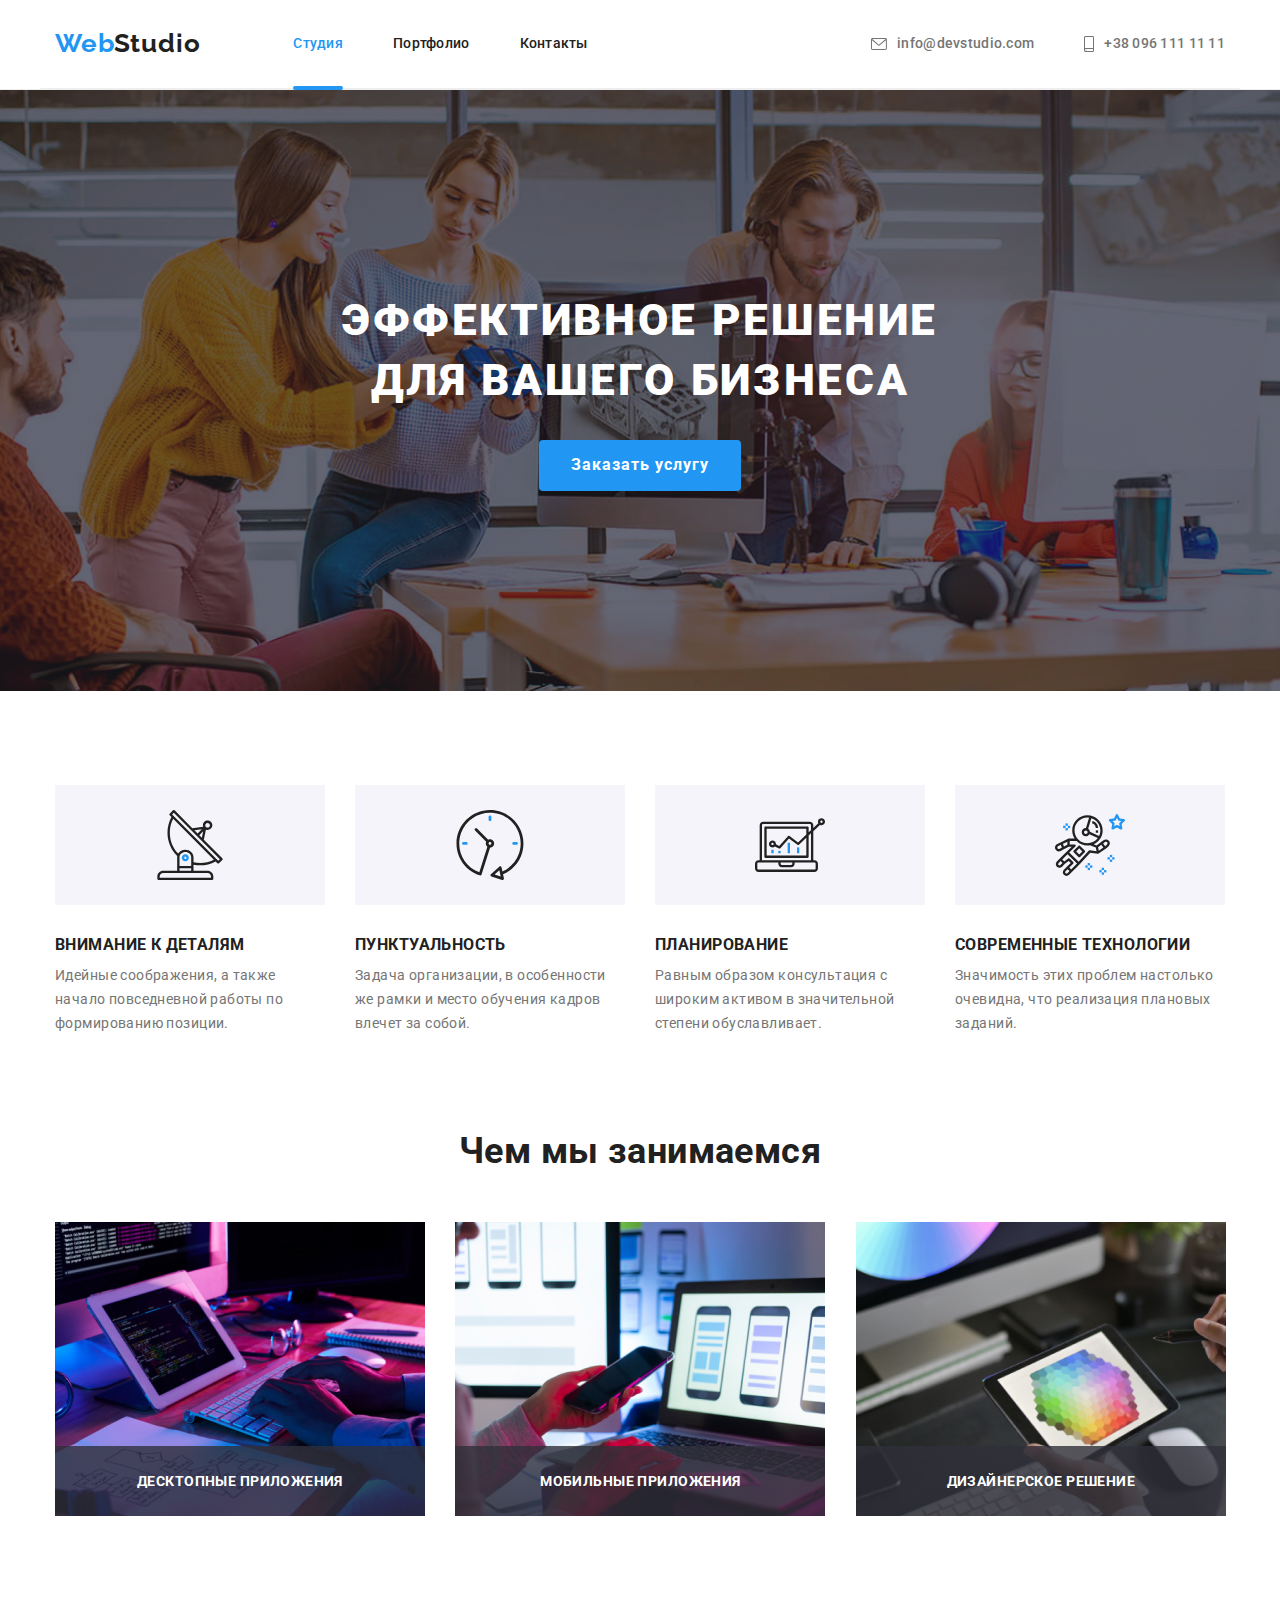
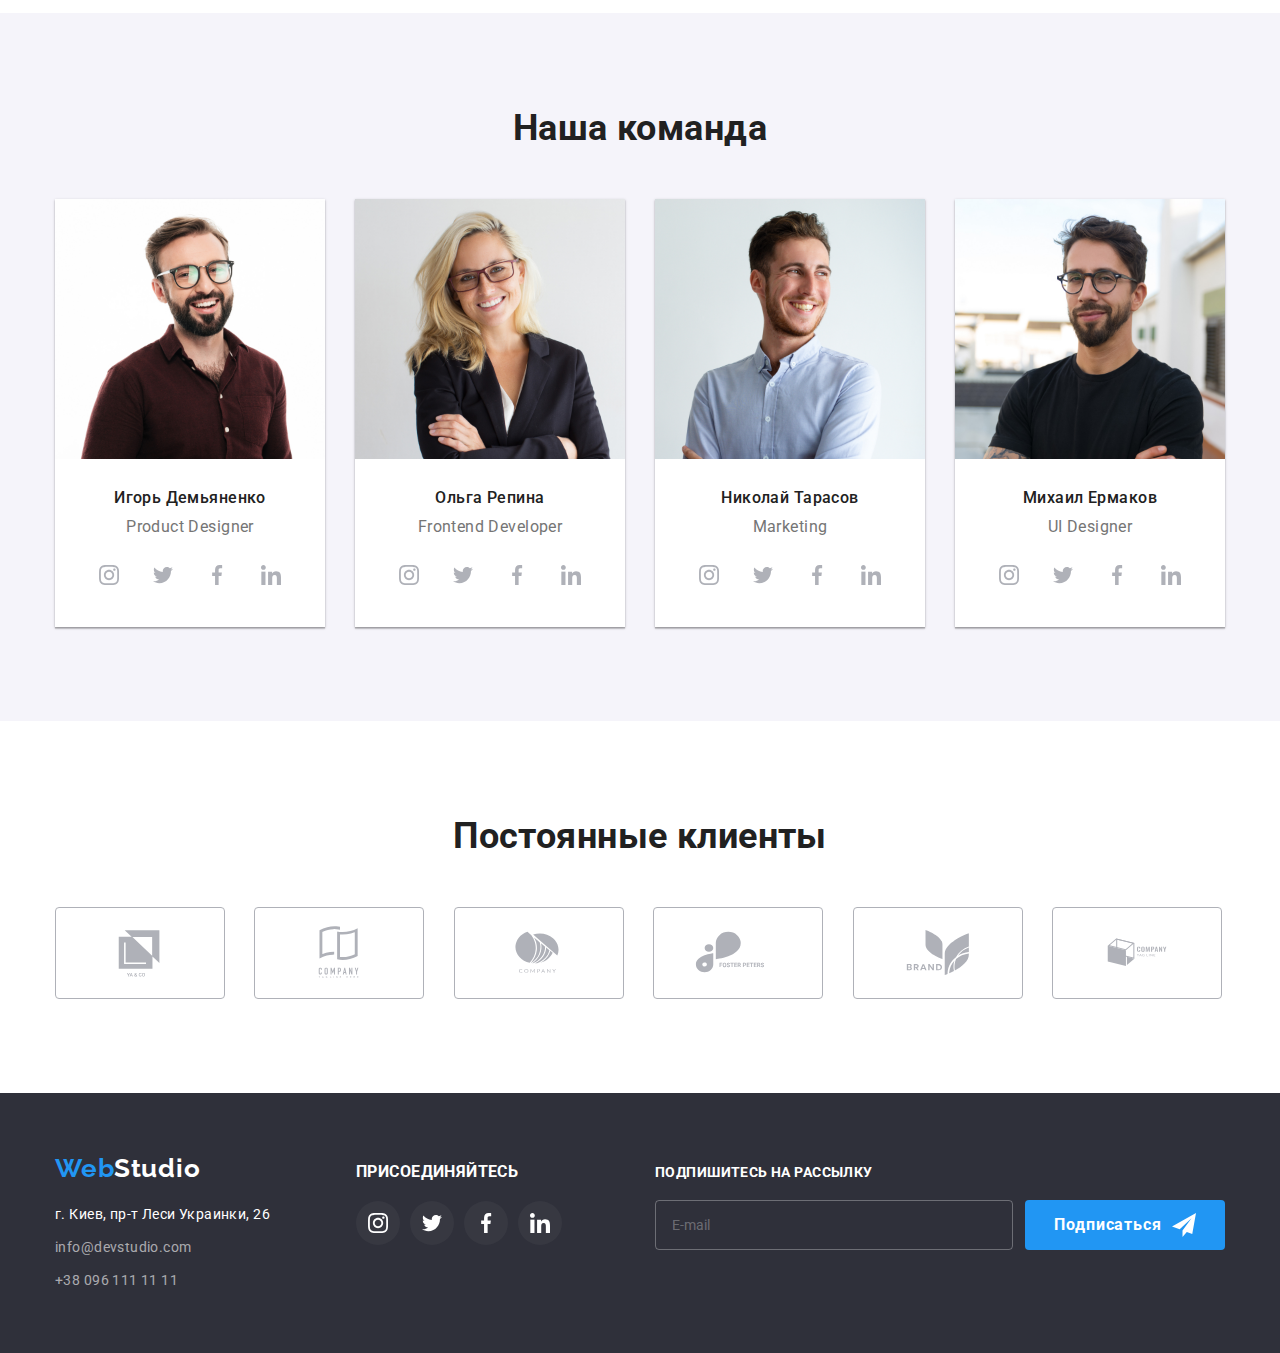
==== commit a40d1a23: "допрацювання" ====
--- a/index.html
+++ b/index.html
@@ -429,22 +429,22 @@
                   <form class="form-modal">
                     <h2 class="title-modal">Оставьте свои данные, мы вам перезвоним</h2>
                     <label class="form-label">
+                      <span class="form-text">Имя</span>
                       <input class="form-input" type="text" name="name" />
-                      <span class="form-text">Имя</span>
                       <svg class="icon-modal" width="18px" height="18px">
                         <use href="./images/icons.svg#icon-person"></use>
                       </svg>
                     </label>
                     <label class="form-label">
+                      <span class="form-text">Телефон</span>
                       <input class="form-input" type="tel" name="tel" />
-                      <span class="form-text">Телефон</span>
                       <svg class="icon-modal" width="18px" height="18px">
                         <use href="./images/icons.svg#icon-phone"></use>
                       </svg>
                     </label>
                     <label class="form-label">
+                      <span class="form-text">Почта</span>
                       <input class="form-input" type="email" name="email" />
-                      <span class="form-text">Почта</span>
                       <svg class="icon-modal" width="18px" height="18px">
                         <use href="./images/icons.svg#icon-email"></use>
                       </svg>
--- a/css/style.css
+++ b/css/style.css
@@ -494,6 +494,9 @@
   display: block;
   margin-bottom: 20px;
 }
+.address-footer{
+  flex-grow: 1;
+}
 .adress-list {
   padding-left: 0px;
 }
@@ -659,7 +662,8 @@
   color: var(--accent-color);
 }
 .send {
-  position: relative;
+  display: inline-flex;
+  align-items: center;
   width: 200px;
   height: 50px;
   margin-left: 12px;
@@ -667,16 +671,17 @@
   border: 2px solid transparent;
   border-radius: 4px;
   transition: border 250ms var(--timing-function);
+  justify-content: center;
 }
 .send:focus {
   outline: none;
   border: 2px solid var(--br-email-footer);
 }
 .send-text {
-  position: absolute;
+  /* position: absolute;
   top: 50%;
   left: 29px;
-  transform: translateY(-50%);
+  transform: translateY(-50%); */
   color: var(--primari-white-color);
   font-weight: 700;
   font-size: 16px;
@@ -684,11 +689,11 @@
   letter-spacing: 0.06em;
 }
 .send-icon {
-  position: absolute;
-  right: 18px;
+  /* position: absolute; */
+  /* right: 18px;
   top: 50%;
-  transform: translateY(-50%);
-  margin-left: 10px;
+  transform: translateY(-50%); */
+  margin-left: 10px; 
 }
 /* PORTFOLIO */
 /* Filter */
@@ -829,13 +834,11 @@
   background-color: #fff;
 }
 .button-close {
-  position: absolute;
-  top: 0;
-  right: 0;
+  position: absolute; 
+  top: 8px;
+  right: 8px;
   width: 30px;
   height: 30px;
-  margin-top: 8px;
-  margin-right: 8px;
   border-radius: 50%;
   cursor: pointer;
   border: none;
@@ -857,8 +860,7 @@
 .form-modal {
   display: block;
   width: 100%;
-  height: calc(100%-30px);
-  padding: 40px 40px 120px 40px;
+  padding: 40px;
 }
 .title-modal {
   width: 448px;
@@ -878,7 +880,6 @@
   margin-bottom: 10px;
 }
 .form-text {
-  position: absolute;
   top: 0;
   left: 0;
   margin-bottom: 10px;
@@ -890,8 +891,7 @@
   
 }
 .form-input {
-  position: absolute;
-  width: 448px;
+    width: 448px;
   height: 40px;
   left: 0;
   bottom: 0;
@@ -938,7 +938,6 @@
   
 }
 .form-comment {
-  position: absolute;
   resize: none;
   left: 0;
   bottom: 0;
@@ -961,11 +960,11 @@
   color: var(--form-color);
 }
 .checkbox-label {
-  display: block;
-  padding-left: 22px;
-  margin-left: 14px;
+  display: flex;
   line-height: 1.71;
   cursor: pointer;
+  align-items: center;
+  justify-content: center;
 }
 .checkbox-input {
   width: 1px;
@@ -978,7 +977,6 @@
   cursor: pointer;
 }
 .checkbox-agreement {
-  position: absolute;
   width: 16px;
   height: 15px;
   margin: 4.5px;
@@ -986,11 +984,14 @@
   border: 2px solid var(--title-text-color);
   border-radius: 4px;
   cursor: pointer;
+  display: block;
+ 
 }
 .checkbox-input:checked + .checkbox-agreement {
-  background-color: var(--accent-color);
-  border-color: var(--accent-color);
+  background-color: var(--accent-color); 
+  border-color: var(--accent-color); 
   background-image: url("data:image/svg+xml;charset=utf8,%3Csvg width='16' height='15' viewBox='0 0 16 15'  xmlns='http://www.w3.org/2000/svg'%3E%3Crect rx='2' fill='none'/%3E%3Cpath d='M3.95703 7.75166L3.88825 7.68604L3.81923 7.75141L2.93123 8.59258L2.85486 8.66492L2.93097 8.73753L6.42671 12.0724L6.49574 12.1382L6.56476 12.0724L10.3169 8.49294L14.069 4.91352L14.1449 4.84116L14.069 4.76881L13.1873 3.92764L13.1183 3.86183L13.0493 3.92761L6.49577 10.1735L3.95703 7.75166Z' fill='white' stroke='white' stroke-width='0.2'/%3E%3C/svg%3E");
+  background-size: contain;
   background-size: contain;
   background-origin: border-box;
   transition: box-shadow 250ms var(--timing-function);
@@ -1013,10 +1014,16 @@
   cursor: pointer;
 }
 .form-button {
-  position: absolute;
+  /* position: absolute;
   bottom: 40px;
   left: 50%;
-  transform: translateX(-50%);
+  transform: translateX(-50%); */
+  margin-top: 30px;
+  display: block;
+  margin-left: auto;
+  margin-right: auto;
+
+  
   width: 200px;
   height: 50px;
   cursor: pointer;
